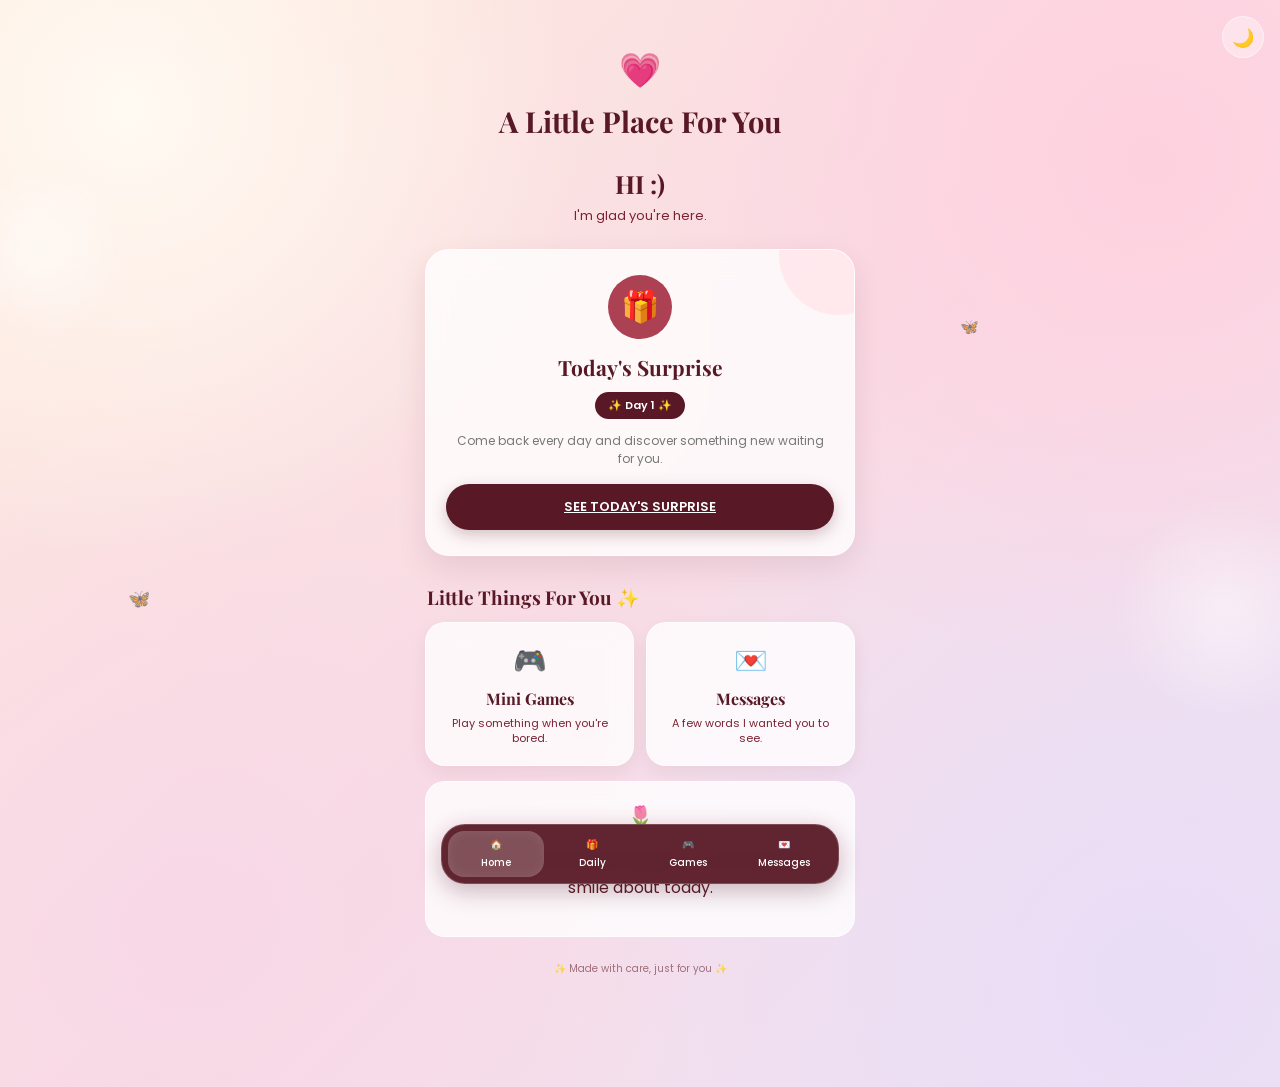
==== index.html @ 161ac829 "Add files via upload" ====
<!DOCTYPE html>
<html lang="en">

<head>

    <meta charset="UTF-8">

    <meta name="viewport" content="width=device-width, initial-scale=1.0">

    <title>A Little Place For You</title>

    <link rel="stylesheet" href="style.css">

    <link rel="preconnect" href="https://fonts.googleapis.com">
    <link rel="preconnect" href="https://fonts.gstatic.com" crossorigin>

    <link
        href="https://fonts.googleapis.com/css2?family=Playfair+Display:wght@500;600;700&family=Poppins:wght@400;500;600&display=swap"
        rel="stylesheet">

    <style>

      

        * {
            box-sizing: border-box;
        }


        body {

            

            font-family: 'Poppins', sans-serif;

            margin: 0;

            padding: 20px 16px 110px;

            min-height: 100vh;

            display: flex;
            flex-direction: column;
            align-items: center;

            color: #581825;
        }


        header,
        main {

            width: 100%;

            max-width: 430px;
        }


        
        .header-title {

            text-align: center;

            margin-top: 25px;

            margin-bottom: 28px;
        }


        .header-icon {

            font-size: 34px;

            margin-bottom: 8px;

            animation: float 3s ease-in-out infinite;
        }



  h1 {
    font-family: 'Playfair Display', serif;
    color: var(--text-main);
    font-size: 29px;
    line-height: 1.2;
    margin: 0 0 8px;
}


        .header-title p {

            color: #7a2233;

            font-size: 13px;

            margin: 0;

            opacity: 0.8;
        }


     

        .home {

            text-align: center;
        }


       .home h2 {
    font-family: 'Playfair Display', serif;
    color: var(--text-main);
    font-size: 25px;
    margin: 0 0 5px;
}

.welcome-text {
    color: var(--text-soft);
    font-size: 13px;
    margin: 0 0 22px;
}



     .card {
    background: var(--card-bg);
    border: 1px solid var(--card-border);
    padding: 25px 20px;
    border-radius: 24px;
    box-shadow: 0 12px 30px rgba(88, 24, 37, 0.10);
    display: flex;
    flex-direction: column;
    align-items: center;
    gap: 11px;
    position: relative;
    overflow: hidden;
    backdrop-filter: blur(14px);
    -webkit-backdrop-filter: blur(14px);
}


        .card::before {

            content: "";

            position: absolute;

            width: 120px;

            height: 120px;

            background: #ffe3e8;

            border-radius: 50%;

            top: -55px;

            right: -45px;

            opacity: 0.7;
        }


       .surprise-icon {
    width: 64px;
    height: 64px;
    display: flex;
    align-items: center;
    justify-content: center;
    background: var(--soft-bg);
    border-radius: 50%;
    font-size: 31px;
    margin-bottom: 3px;
    position: relative;
    z-index: 1;
}


    .card h3 {
    font-family: 'Playfair Display', serif;
    color: var(--text-main);
    font-size: 21px;
    margin: 0;
    position: relative;
}

       .day-tag {
       background: var(--button-bg);
    color: var(--button-text);
    font-weight: 600;
    font-size: 11px;
    padding: 5px 13px;
    border-radius: 20px;
}

       .card-description {

     color: #777;
      font-size: 12px;
      line-height: 1.5;
       margin: 2px 10px 5px;
        }

        .surprise-btn {
    background: var(--button-bg);
    color: var(--button-text);
    border: none;
    padding: 13px 25px;
    font-size: 13px;
    font-weight: 600;
    border-radius: 30px;
    cursor: pointer;
    box-shadow: 0 5px 15px rgba(88, 24, 37, 0.25);
    transition: transform 0.2s ease, background-color 0.2s ease;
    width: 100%;
    position: relative;
    z-index: 1;
}

        .surprise-btn:hover {

            background-color: #7a2233;

            transform: translateY(-2px);
        }


        .surprise-btn:active {

            transform: scale(0.96);
        }



        .quick-title {

            font-family: 'Playfair Display', serif;

            font-size: 19px;

            text-align: left;

            margin: 28px 2px 12px;

            color: var(--text-main);
        }


        .quick-grid {

            display: grid;

            grid-template-columns: 1fr 1fr;

            gap: 12px;
        }


.quick-card {
    background: var(--card-bg);
    border: 1px solid var(--card-border);
    border-radius: 20px;
    padding: 18px 14px;
    text-decoration: none;
    color: var(--text-main);
    box-shadow: 0 7px 18px rgba(88, 24, 37, 0.07);
    transition: transform 0.2s ease, background-color 0.2s ease;
    display: flex;
    flex-direction: column;
    align-items: center;
    text-align: center;
    gap: 7px;
    backdrop-filter: blur(12px);
    -webkit-backdrop-filter: blur(12px);
}

        .quick-card:hover {

            transform: translateY(-3px);

            background-color: rgb(183, 196, 207);
        }


        .quick-card:active {

            transform: scale(0.96);
        }


        .quick-icon {

            font-size: 27px;
        }


        .quick-card h3 {

            font-family: 'Playfair Display', serif;

            font-size: 16px;

            margin: 0;
        }


  .quick-card p {
    color: var(--text-soft);
    font-size: 11px;
    line-height: 1.4;
    margin: 0;
}


.little-message {
    margin-top: 15px;
    padding: 19px 17px;
    background: var(--card-bg);
    border: 1px solid var(--card-border);
    border-radius: 20px;
    text-align: center;
    backdrop-filter: blur(12px);
    -webkit-backdrop-filter: blur(12px);
}

        .little-message span {

            font-size: 20px;
        }


.little-message {
    margin-top: 15px;
    padding: 19px 17px;
    background: var(--card-bg);
    border: 1px solid var(--card-border);
    border-radius: 20px;
    text-align: center;
    backdrop-filter: blur(12px);
    -webkit-backdrop-filter: blur(12px);
}

        

        .home-footer {

            text-align: center;

            margin-top: 24px;

            color: #8c5360;

            font-size: 10px;

            opacity: 0.8;
        }


       

       
.navbar {
    background: var(--nav-bg);
}

.navbar ul {
    display: flex;
    justify-content: space-around;
    align-items: center;
    list-style: none;
    padding: 0;
    margin: 0;
    width: 100%;
}

.navbar li {
    flex: 1;
    text-align: center;
}

.nav-item {
    display: flex;
    flex-direction: column;
    align-items: center;
    justify-content: center;
    gap: 2px;
    color: white !important;
    text-decoration: none;
    font-size: 10px;
    font-weight: 500;
    padding: 6px 3px;
    border-radius: 16px;
    transition: background 0.2s ease, transform 0.2s ease;
}

.nav-item:hover {
    background: rgba(255,255,255,0.12);
}

.nav-item.active {
    background: rgba(255,255,255,0.2);
    color: white !important;
}

.nav-item:active {
    transform: scale(0.92);
}



    </style>

</head>


<body>

     <nav class="navbar">

            <ul>

                <li>

                    <a href="index.html" class="nav-item active">

                        <span>🏠</span>

                        <span>Home</span>

                    </a>

                </li>


                <li>

                    <a href="daily.html" class="nav-item">

                        <span>🎁</span>

                        <span>Daily</span>

                    </a>

                </li>


                <li>

                    <a href="games.html" class="nav-item">

                        <span>🎮</span>

                        <span>Games</span>

                    </a>

                </li>


                <li>

                    <a href="messages.html" class="nav-item">

                        <span>💌</span>

                        <span>Messages</span>

                    </a>

                </li>

            </ul>

        </nav>

    <header>

        <div class="header-title">

            <div class="header-icon">
                💗
            </div>

            <h1>
                A Little Place For You
            </h1>

        </div>

    </header>


    <main>


        <section class="home">


            <h2>
                HI :)
            </h2>


            <p class="welcome-text">
                I'm glad you're here.
            </p>


          

            <div class="card">

                <div class="surprise-icon">
                    🎁
                </div>


                <h3>
                    Today's Surprise
                </h3>


                <span class="day-tag" id="home-day-badge">✨ Day 1 ✨</span>
 

                <p class="card-description">
                    Come back every day and discover something new waiting for you.
                </p>


                <a href="daily.html" class="surprise-btn">
                    SEE TODAY'S SURPRISE
                </a>

            </div>



            <h3 class="quick-title">
                Little Things For You ✨
            </h3>


            <div class="quick-grid">


                <a href="games.html" class="quick-card">

                    <span class="quick-icon">
                        🎮
                    </span>

                    <h3>
                        Mini Games
                    </h3>

                    <p>
                        Play something when you're bored.
                    </p>

                </a>


                <a href="messages.html" class="quick-card">

                    <span class="quick-icon">
                        💌
                    </span>

                    <h3>
                        Messages
                    </h3>

                    <p>
                        A few words I wanted you to see.
                    </p>

                </a>

            </div>



            <div class="little-message">

                <span>
                    🌷
                </span>

                <p>
                    I hope this little place gives you
                    something to smile about today.
                </p>

            </div>


            <div class="home-footer">

                ✨ Made with care, just for you ✨

            </div>


        </section>


    </main>

    <button id="theme-toggle" class="theme-toggle">
    🌙
</button>


<script src="js/them.js"></script>
<script src="js/home.js"></script>

</body>

</html>
---- style.css ----
:root {
    --text-main: #581825;
    --text-soft: #7a2233;

    --card-bg: rgba(255, 255, 255, 0.78);
    --card-border: rgba(255, 255, 255, 0.7);

    --nav-bg: rgba(88, 24, 37, 0.94);

    --button-bg: #581825;
    --button-text: #ffffff;

    --soft-bg: #ac4154;
}

* {
    box-sizing: border-box;
}

html {
    scroll-behavior: smooth;
}

body {
    font-family: 'Poppins', sans-serif;
    margin: 0;
    padding: 20px 16px 110px;
    min-height: 100vh;
    color: var(--text-main);
    background:
        radial-gradient(circle at 10% 10%, #fffaf2 0%, transparent 30%),
        radial-gradient(circle at 90% 15%, #ffd1df 0%, transparent 35%),
        radial-gradient(circle at 15% 85%, #f8d8e7 0%, transparent 35%),
        radial-gradient(circle at 90% 90%, #e9ddf6 0%, transparent 38%),
        linear-gradient(135deg, #ffe9dc, #f8dce5, #eee3f5);
    transition: background 0.8s ease, color 0.5s ease;
}


h1,
h2,
h3 {
    font-family: 'Playfair Display', serif;
}

p {
    line-height: 1.7;
}

button {
    font-family: 'Poppins', sans-serif;
}

header,
main,
section {
    position: relative;
    z-index: 2;
}

main {
    width: 100%;
    max-width: 430px;
    margin: 0 auto;
}

.card {
    width: 100%;
    background: var(--card-bg);
    border: 1px solid var(--card-border);
    border-radius: 20px;
    padding: 22px;
    backdrop-filter: blur(14px);
    -webkit-backdrop-filter: blur(14px);
    box-shadow: 0 8px 25px rgba(88, 24, 37, 0.12);
}

button,
.reveal-btn {
    border: none;
    cursor: pointer;
    transition: 0.2s ease;
}

button:active {
    transform: scale(0.95);
}

.navbar {
    position: fixed !important;
    bottom: 16px;
    left: 50%;
    transform: translateX(-50%);
    width: calc(100% - 32px);
    max-width: 398px;
    background: var(--nav-bg);
    backdrop-filter: blur(14px);
    -webkit-backdrop-filter: blur(14px);
    border: 1px solid rgba(255,255,255,0.18);
    padding: 6px;
    border-radius: 24px;
    box-shadow:
        0 8px 25px rgba(60,20,30,0.25),
        0 0 20px rgba(255,150,180,0.12);
    z-index: 9999 !important;
}

.navbar ul {
    display: flex;
    justify-content: space-around;
    align-items: center;
    list-style: none;
    padding: 0;
    margin: 0;
    width: 100%;
}

.navbar li {
    flex: 1;
    text-align: center;
}

.nav-item {
    display: flex;
    flex-direction: column;
    align-items: center;
    justify-content: center;
    gap: 2px;
    color: white !important;
    text-decoration: none;
    font-size: 11px;
    font-weight: 500;
    padding: 7px 4px;
    border-radius: 18px;
    transition: background 0.25s ease, transform 0.2s ease;
}

.nav-item:hover {
    background: rgba(255,255,255,0.15);
}

.nav-item.active {
    background: rgba(255,255,255,0.22);
    color: white !important;
    box-shadow: inset 0 0 12px rgba(255,255,255,0.08);
}

.nav-item:active {
    transform: scale(0.92);
}

.theme-toggle {
    position: fixed;
    top: 16px;
    right: 16px;
    width: 42px;
    height: 42px;
    border-radius: 50%;
    border: 1px solid rgba(255,255,255,0.5);
    background: rgba(255,255,255,0.35);
    backdrop-filter: blur(10px);
    font-size: 18px;
    z-index: 9999;
}

.light-atmosphere {
    position: fixed;
    inset: 0;
    pointer-events: none;
    overflow: hidden;
    z-index: 0;
}

.light-glow {
    position: absolute;
    width: 180px;
    height: 180px;
    border-radius: 50%;
    background: radial-gradient(circle, rgba(255,255,255,.5), transparent 70%);
    filter: blur(8px);
    animation: floatGlow 10s ease-in-out infinite;
}

.light-glow:nth-child(1) {
    left: -50px;
    top: 18%;
}

.light-glow:nth-child(2) {
    right: -60px;
    top: 55%;
    width: 230px;
    height: 230px;
    animation-delay: 3s;
}

@keyframes floatGlow {
    0%, 100% {
        transform: translateY(0) scale(1);
    }

    50% {
        transform: translateY(-25px) scale(1.08);
    }
}

.light-clouds {
    position: fixed;
    inset: 0;
    pointer-events: none;
    overflow: hidden;
    z-index: 0;
}

.light-clouds::before,
.light-clouds::after {
    content: "";
    position: absolute;
    width: 180px;
    height: 55px;
    border-radius: 50px;
    background: rgba(255,255,255,.3);
    filter: blur(8px);
    animation: cloudMove 22s linear infinite;
}

.light-clouds::before {
    top: 18%;
    left: -200px;
}

.light-clouds::after {
    top: 48%;
    left: -300px;
    width: 230px;
    opacity: .5;
    animation-delay: 8s;
}

@keyframes cloudMove {
    from {
        transform: translateX(0);
    }

    to {
        transform: translateX(120vw);
    }
}

.sakura-container {
    position: fixed;
    inset: 0;
    pointer-events: none;
    overflow: hidden;
    z-index: 1;
}

.sakura {
    position: absolute;
    top: -30px;
    background: linear-gradient(135deg, #ffd0df, #f49ab9);
    border-radius: 100% 0 100% 0;
    opacity: .7;
    box-shadow: 0 0 6px rgba(255,160,195,.35);
    animation: sakuraFall linear infinite;
}

@keyframes sakuraFall {
    0% {
        transform: translateY(-40px) rotate(0deg);
    }

    100% {
        transform: translateY(110vh) rotate(360deg);
    }
}

.butterfly-container {
    position: fixed;
    inset: 0;
    pointer-events: none;
    overflow: hidden;
    z-index: 1;
}

.butterfly {
    position: absolute;
    font-size: 18px;
    opacity: 0.65;
    animation: butterflyFloat 12s ease-in-out infinite;
}

.butterfly:nth-child(1) {
    left: 10%;
    top: 65%;
    animation-delay: 1s;
}

.butterfly:nth-child(2) {
    left: 75%;
    top: 35%;
    font-size: 15px;
    animation-delay: 5s;
}

.butterfly:nth-child(3) {
    left: 45%;
    top: 80%;
    font-size: 13px;
    animation-delay: 8s;
}

@keyframes butterflyFloat {
    0% {
        transform: translate(0,0) rotate(-8deg);
        opacity: 0;
    }

    20% {
        opacity: .65;
    }

    50% {
        transform: translate(35px,-80px) rotate(8deg);
        opacity: .8;
    }

    80% {
        transform: translate(-25px,-150px) rotate(-5deg);
        opacity: .55;
    }

    100% {
        transform: translate(20px,-220px) rotate(8deg);
        opacity: 0;
    }
}

body.dark-mode {
    --text-main: #ffffff;
    --text-soft: #e5cbd2;
    --card-bg: rgba(25, 24, 48, 0.62);
    --card-border: rgba(255,255,255,0.12);
    --nav-bg: rgba(20, 17, 38, 0.95);
    --button-bg: #c9106d;
    --button-text: #ffffff;

    background:
        radial-gradient(circle at 15% 15%, rgba(87, 53, 125, 0.35), transparent 35%),
        radial-gradient(circle at 85% 20%, rgba(91, 35, 75, 0.3), transparent 35%),
        radial-gradient(circle at 50% 90%, rgba(47, 35, 90, 0.35), transparent 40%),
        linear-gradient(135deg, #050719, #0b1030, #15133b, #060817);
    color: var(--text-main);
}

body.dark-mode .card {
    box-shadow:
        0 10px 30px rgba(0,0,0,.35),
        0 0 20px rgba(140,100,255,.08);
}

body.dark-mode .theme-toggle {
    background: rgba(30,30,60,.7);
    border-color: rgba(255,255,255,.15);
}

.star-container {
    position: fixed;
    inset: 0;
    pointer-events: none;
    overflow: hidden;
    z-index: 1;
}

.star {
    position: absolute;
    background: white;
    border-radius: 50%;
    opacity: .3;
    box-shadow:
        0 0 5px white,
        0 0 10px rgba(255,255,255,.5);
    animation: twinkle 3s ease-in-out infinite;
}

@keyframes twinkle {
    0%, 100% {
        opacity: .2;
    }

    50% {
        opacity: .9;
    }
}

body.dark-mode .reveal-btn,
body.dark-mode .day-button {
    background: #7b2140;
}

body.dark-mode .day-list-section h3 {
    color: white;
}

.day-list-section {
    width: 100%;
    margin-top: 25px;
    padding: 0 4px;
}

.day-list-section h3 {
    text-align: center;
    margin-bottom: 15px;
    color: #581825;
    font-family: 'Playfair Display', serif;
    font-size: 19px;
}

.day-list,
.day-grid {
    display: grid;
    grid-template-columns: repeat(3, 1fr);
    gap: 12px;
    width: 100%;
}

.day-button {
    width: 100%;
    min-height: 48px;
    padding: 10px 6px;
    border: none;
    border-radius: 14px;
    background: rgba(88, 24, 37, 0.75);
    color: white;
    font-family: 'Poppins', sans-serif;
    font-size: 12px;
    font-weight: 600;
    cursor: pointer;
    transition: all 0.2s ease;
    box-shadow: 0 4px 10px rgba(88, 24, 37, 0.12);
}

.day-button:hover {
    background: #7a2233;
    transform: translateY(-2px);
}

.day-button:active {
    transform: scale(0.95);
}

.day-button.locked {
    opacity: 0.45;
    cursor: not-allowed;
    transform: none;
}

.games-page .light-atmosphere,
.games-page .light-clouds,
.games-page .sakura-container,
.games-page .butterfly-container {
    display: none;
}

@media (max-width: 380px) {
    body {
        padding-left: 12px;
        padding-right: 12px;
    }

    .navbar {
        width: calc(100% - 24px);
    }

    .day-list,
    .day-grid {
        grid-template-columns: repeat(2, 1fr);
        gap: 10px;
    }

    .day-button {
        min-height: 46px;
        padding: 9px 5px;
        font-size: 11px;
    }
}
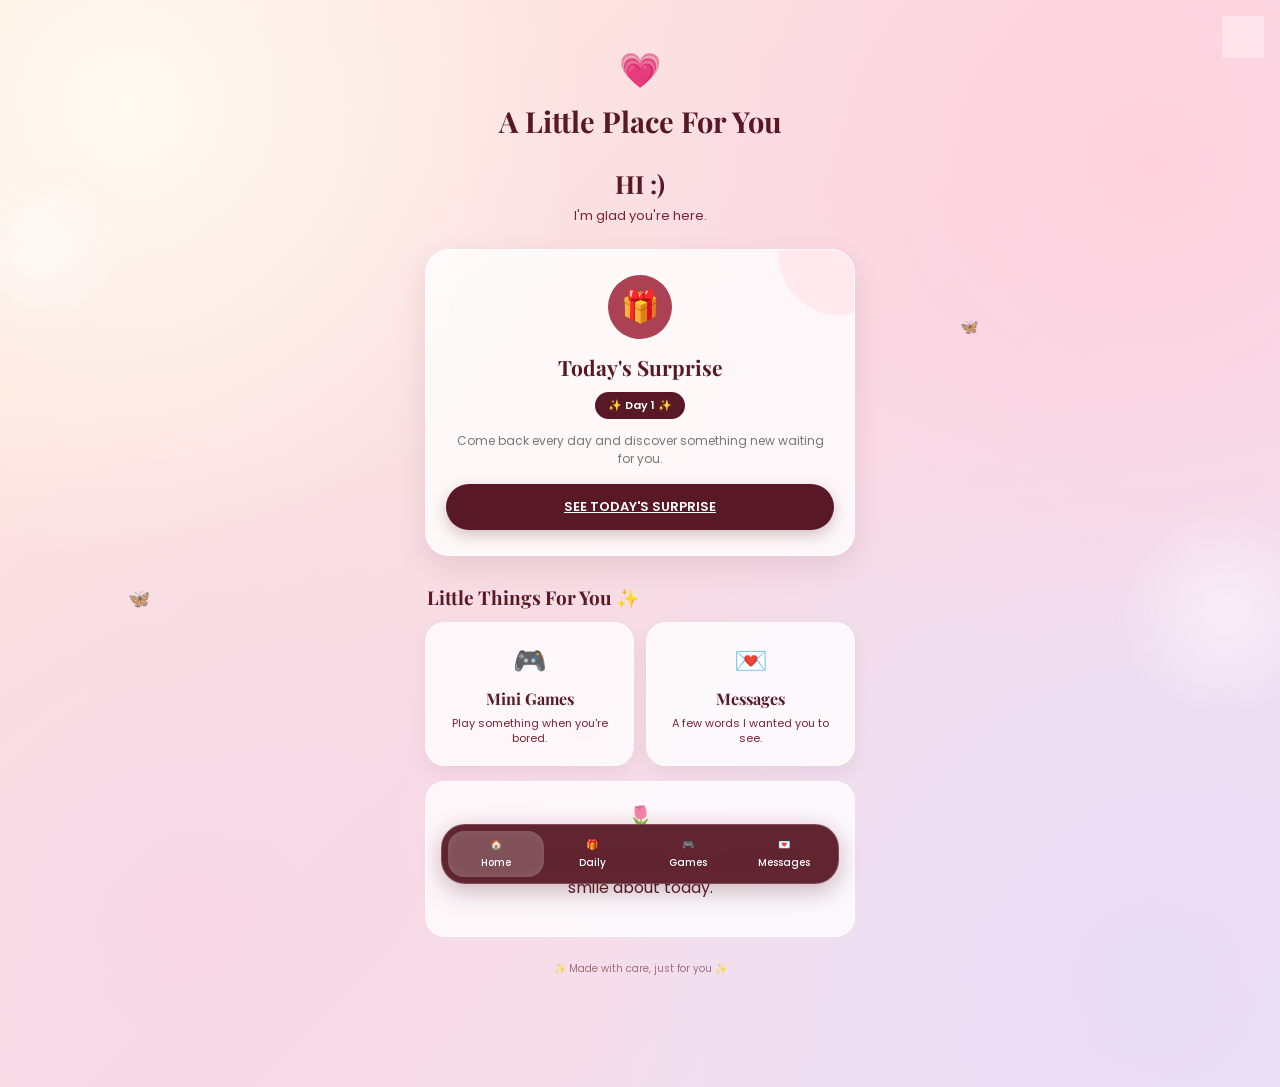
==== commit 641529a9: "Update index.html" ====
--- a/index.html
+++ b/index.html
@@ -18,6 +18,8 @@
         href="https://fonts.googleapis.com/css2?family=Playfair+Display:wght@500;600;700&family=Poppins:wght@400;500;600&display=swap"
         rel="stylesheet">
 
+    <link rel="manifest" href="manifest.json?v=2">
+    
     <style>
 
       
@@ -611,11 +613,13 @@
     <button id="theme-toggle" class="theme-toggle">
     🌙
 </button>
-
+<button id="install-btn" style="display:none;">
+    📲 Install Lumi
+</button>
 
 <script src="js/them.js"></script>
 <script src="js/home.js"></script>
 
 </body>
 
-</html>+</html>
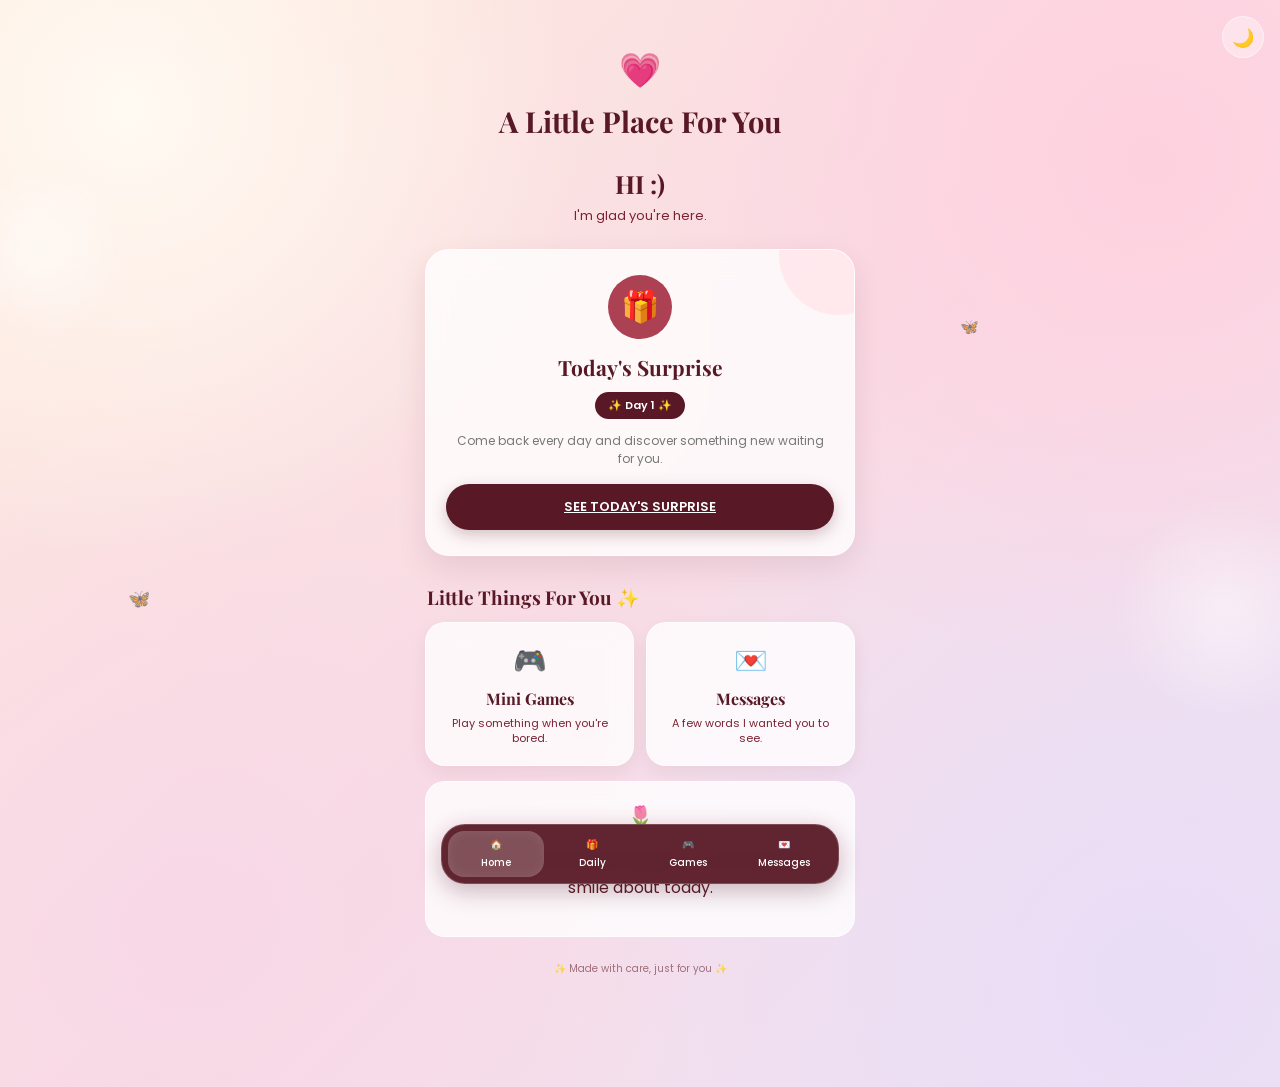
==== commit de762957: "Update index.html" ====
--- a/index.html
+++ b/index.html
@@ -618,7 +618,7 @@
 </button>
 
 <script src="js/them.js"></script>
-<script src="js/home.js"></script>
+<script src="./js/home.js"></script>
 
 </body>
 
